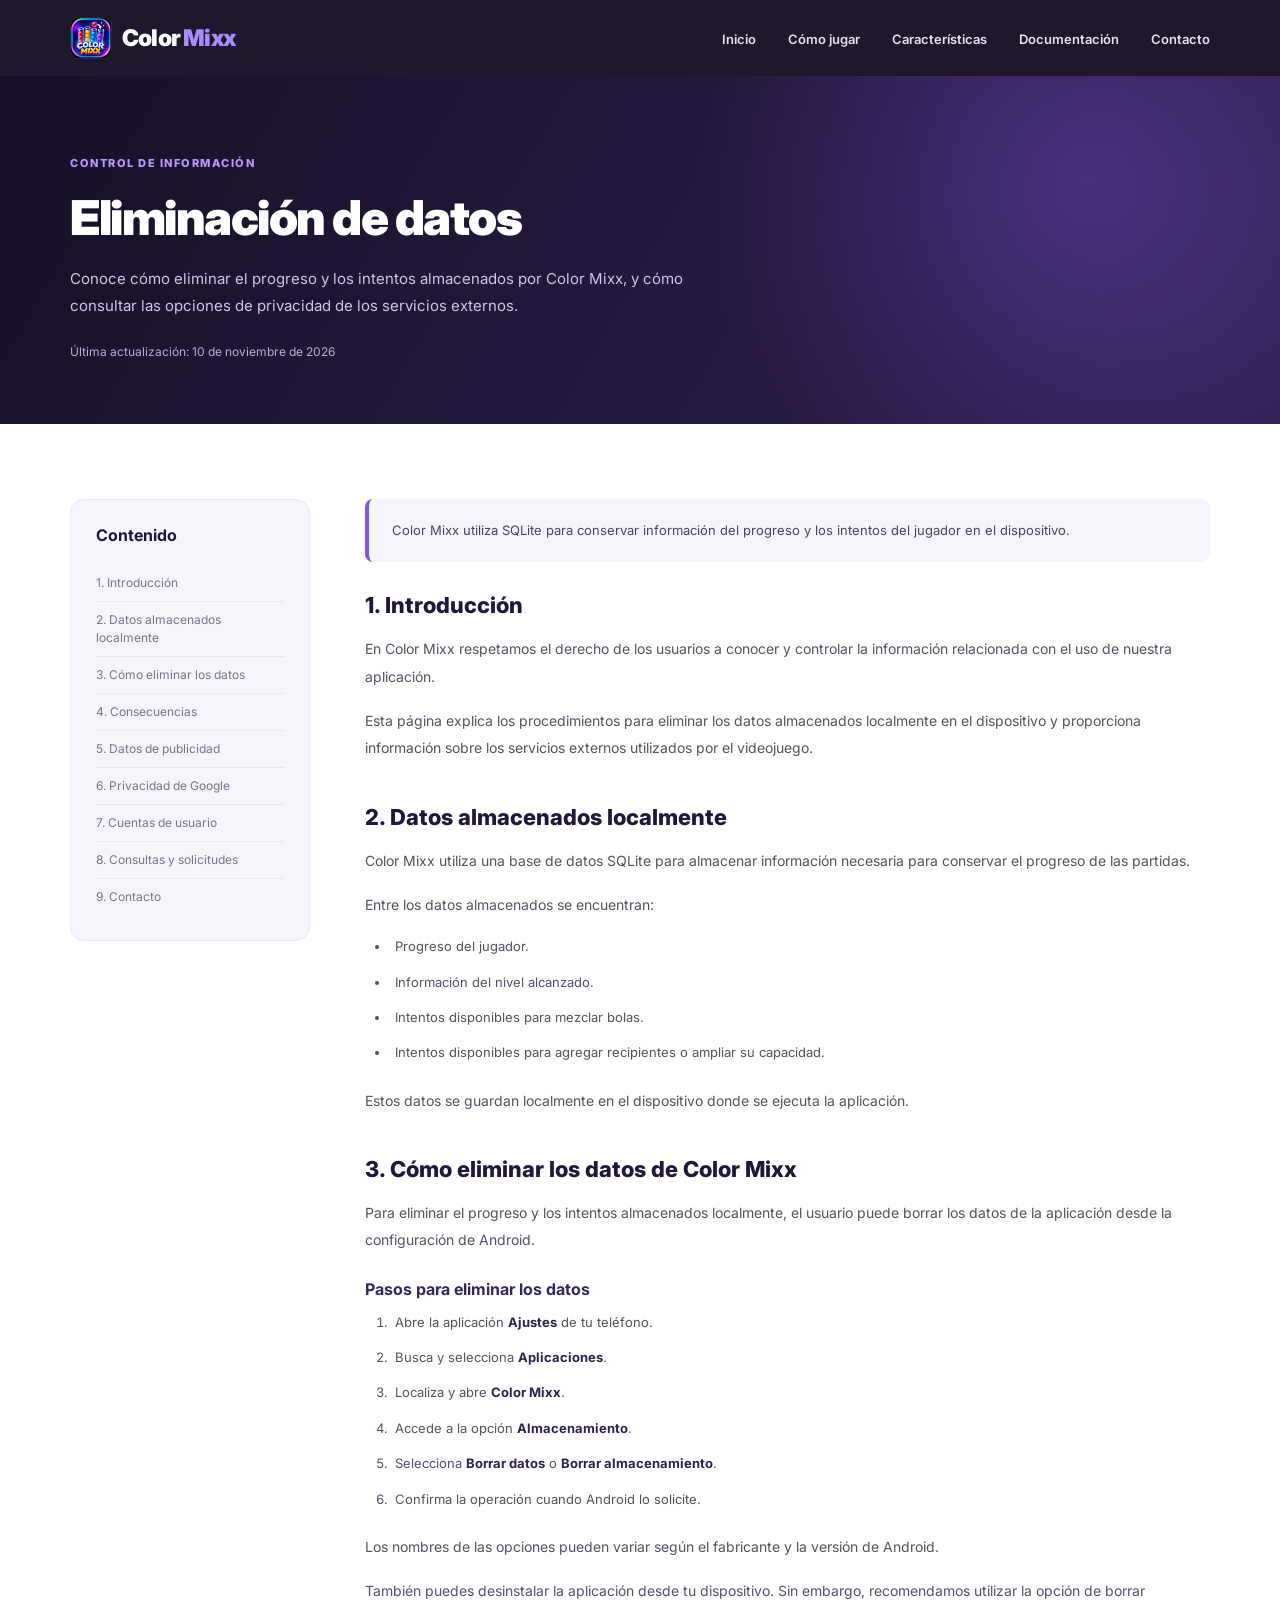
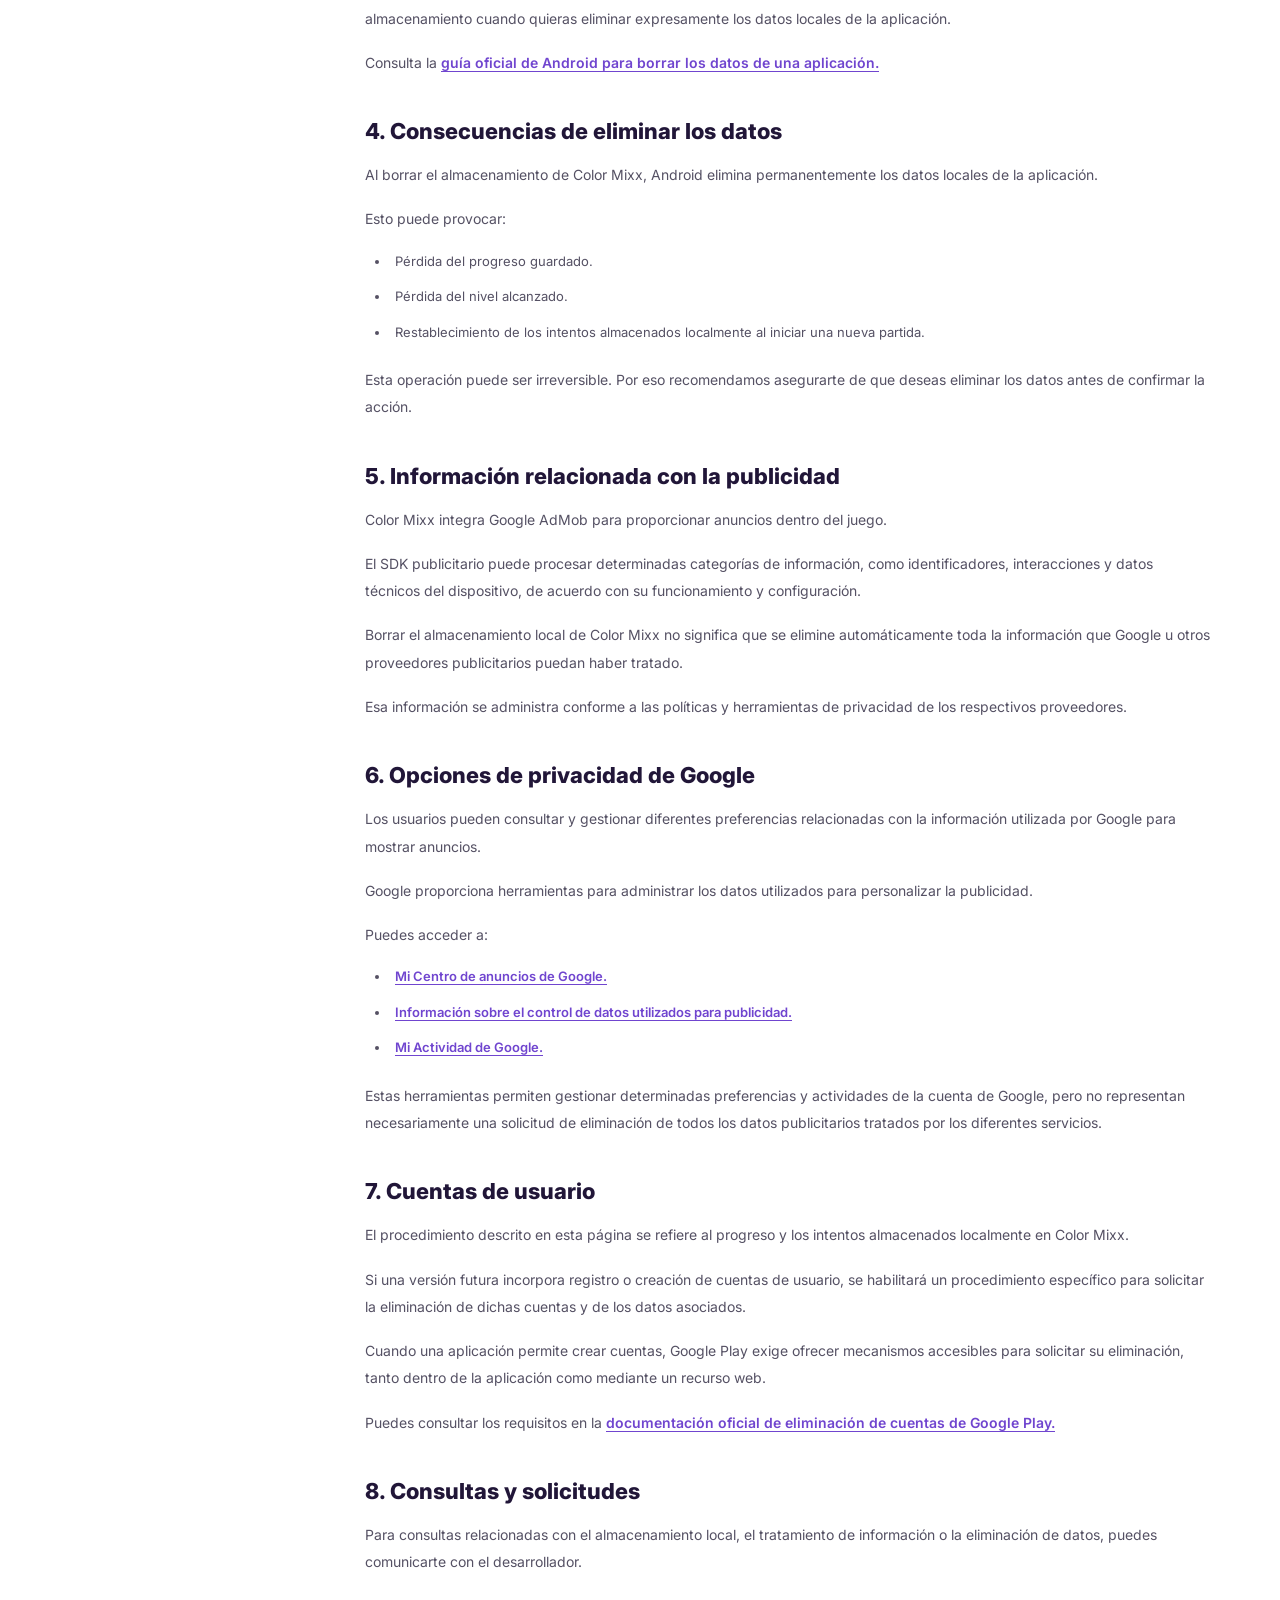
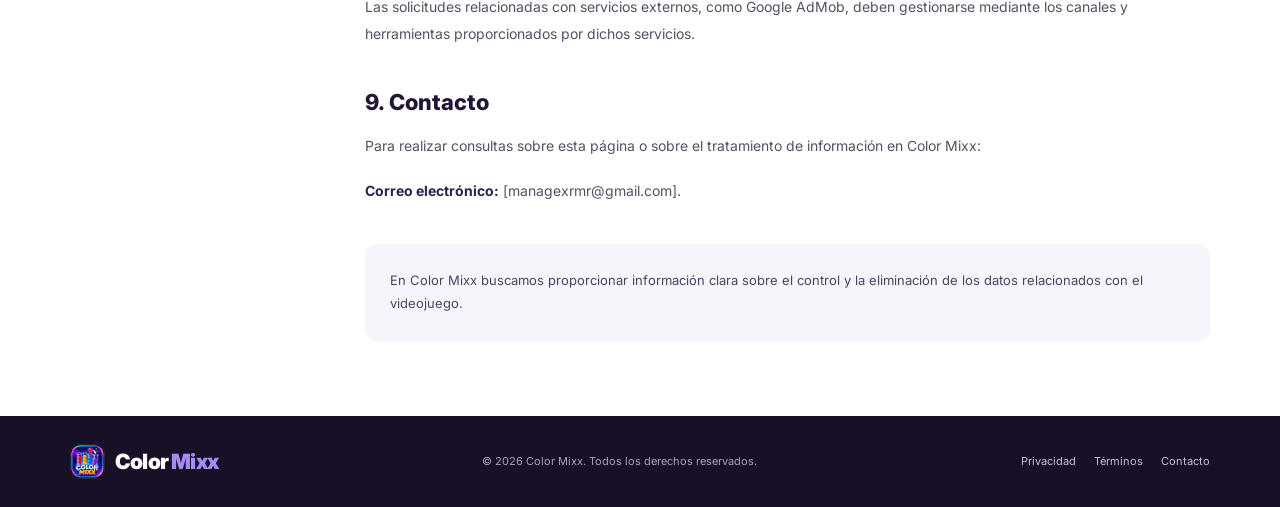
==== pages/eliminacion-datos.html @ b00604e3 "Primera modificacion" ====
<!DOCTYPE html>
<html lang="es">

<head>
    <meta charset="UTF-8">
    <meta name="viewport" content="width=device-width, initial-scale=1.0">

    <meta name="description"
          content="Descubre cómo eliminar los datos locales y el progreso almacenado por Color Mixx.">

    <meta name="theme-color" content="#171027">

    <title>Eliminación de datos | Color Mixx</title>

    <link rel="icon" type="image/png" href="../images/logo.png">

    <link rel="stylesheet" href="../css/styles.css">
    <link rel="stylesheet" href="../css/legal.css">
</head>

<body>

    <!-- NAVEGACIÓN -->
    <header class="header">

        <nav class="navbar container">

            <a href="../index.html" class="logo">

                <img src="../images/logo.png"
                     alt="Logo de Color Mixx"
                     class="logo-image">

                <span class="logo-name">
                    Color <span>Mixx</span>
                </span>

            </a>

            <button class="menu-toggle"
                    id="menuToggle"
                    aria-label="Abrir menú"
                    aria-expanded="false">
                ☰
            </button>

            <ul class="nav-links" id="navLinks">

                <li><a href="../index.html#inicio">Inicio</a></li>

                <li><a href="../index.html#como-jugar">Cómo jugar</a></li>

                <li><a href="../index.html#caracteristicas">Características</a></li>

                <li><a href="../index.html#documentacion">Documentación</a></li>

                <li><a href="../index.html#contacto">Contacto</a></li>

            </ul>

        </nav>

    </header>


    <main>

        <!-- ENCABEZADO -->
        <section class="legal-hero">

            <div class="container">

                <span class="legal-label">
                    CONTROL DE INFORMACIÓN
                </span>

                <h1>Eliminación de datos</h1>

                <p>
                    Conoce cómo eliminar el progreso y los intentos
                    almacenados por Color Mixx, y cómo consultar
                    las opciones de privacidad de los servicios externos.
                </p>

                <div class="legal-date">
                    Última actualización: 10 de noviembre de 2026
                </div>

            </div>

        </section>


        <!-- CONTENIDO -->
        <section class="legal-section">

            <div class="container legal-layout">


                <!-- ÍNDICE -->
                <aside class="legal-sidebar">

                    <h3>Contenido</h3>

                    <a href="#introduccion">1. Introducción</a>

                    <a href="#datos-locales">2. Datos almacenados localmente</a>

                    <a href="#procedimiento">3. Cómo eliminar los datos</a>

                    <a href="#consecuencias">4. Consecuencias</a>

                    <a href="#publicidad">5. Datos de publicidad</a>

                    <a href="#google">6. Privacidad de Google</a>

                    <a href="#cuentas">7. Cuentas de usuario</a>

                    <a href="#consultas">8. Consultas y solicitudes</a>

                    <a href="#contacto">9. Contacto</a>

                </aside>


                <!-- DOCUMENTO -->
                <article class="legal-content">


                    <div class="legal-notice">
                        Color Mixx utiliza SQLite para conservar
                        información del progreso y los intentos
                        del jugador en el dispositivo.
                    </div>


                    <h2 id="introduccion">
                        1. Introducción
                    </h2>

                    <p>
                        En Color Mixx respetamos el derecho de
                        los usuarios a conocer y controlar
                        la información relacionada con el uso
                        de nuestra aplicación.
                    </p>

                    <p>
                        Esta página explica los procedimientos
                        para eliminar los datos almacenados
                        localmente en el dispositivo y proporciona
                        información sobre los servicios externos
                        utilizados por el videojuego.
                    </p>


                    <h2 id="datos-locales">
                        2. Datos almacenados localmente
                    </h2>

                    <p>
                        Color Mixx utiliza una base de datos
                        SQLite para almacenar información
                        necesaria para conservar el progreso
                        de las partidas.
                    </p>

                    <p>Entre los datos almacenados se encuentran:</p>

                    <ul>

                        <li>Progreso del jugador.</li>

                        <li>Información del nivel alcanzado.</li>

                        <li>Intentos disponibles para mezclar bolas.</li>

                        <li>
                            Intentos disponibles para agregar
                            recipientes o ampliar su capacidad.
                        </li>

                    </ul>

                    <p>
                        Estos datos se guardan localmente
                        en el dispositivo donde se ejecuta
                        la aplicación.
                    </p>


                    <h2 id="procedimiento">
                        3. Cómo eliminar los datos de Color Mixx
                    </h2>

                    <p>
                        Para eliminar el progreso y los intentos
                        almacenados localmente, el usuario puede
                        borrar los datos de la aplicación desde
                        la configuración de Android.
                    </p>

                    <h3>Pasos para eliminar los datos</h3>

                    <ol>

                        <li>
                            Abre la aplicación
                            <strong>Ajustes</strong> de tu teléfono.
                        </li>

                        <li>
                            Busca y selecciona
                            <strong>Aplicaciones</strong>.
                        </li>

                        <li>
                            Localiza y abre
                            <strong>Color Mixx</strong>.
                        </li>

                        <li>
                            Accede a la opción
                            <strong>Almacenamiento</strong>.
                        </li>

                        <li>
                            Selecciona
                            <strong>Borrar datos</strong> o
                            <strong>Borrar almacenamiento</strong>.
                        </li>

                        <li>
                            Confirma la operación cuando
                            Android lo solicite.
                        </li>

                    </ol>

                    <p>
                        Los nombres de las opciones pueden
                        variar según el fabricante y la
                        versión de Android.
                    </p>

                    <p>
                        También puedes desinstalar la aplicación
                        desde tu dispositivo. Sin embargo,
                        recomendamos utilizar la opción
                        de borrar almacenamiento cuando
                        quieras eliminar expresamente
                        los datos locales de la aplicación.
                    </p>

                    <p>
                        Consulta la
                        <a href="https://support.google.com/android/answer/15728899?hl=es"
                           target="_blank"
                           rel="noopener noreferrer">
                            guía oficial de Android para borrar
                            los datos de una aplicación.
                        </a>
                    </p>


                    <h2 id="consecuencias">
                        4. Consecuencias de eliminar los datos
                    </h2>

                    <p>
                        Al borrar el almacenamiento de Color Mixx,
                        Android elimina permanentemente los datos
                        locales de la aplicación.
                    </p>

                    <p>Esto puede provocar:</p>

                    <ul>

                        <li>
                            Pérdida del progreso guardado.
                        </li>

                        <li>
                            Pérdida del nivel alcanzado.
                        </li>

                        <li>
                            Restablecimiento de los intentos
                            almacenados localmente al iniciar
                            una nueva partida.
                        </li>

                    </ul>

                    <p>
                        Esta operación puede ser irreversible.
                        Por eso recomendamos asegurarte de que
                        deseas eliminar los datos antes
                        de confirmar la acción.
                    </p>


                    <h2 id="publicidad">
                        5. Información relacionada con la publicidad
                    </h2>

                    <p>
                        Color Mixx integra Google AdMob para
                        proporcionar anuncios dentro del juego.
                    </p>

                    <p>
                        El SDK publicitario puede procesar
                        determinadas categorías de información,
                        como identificadores, interacciones
                        y datos técnicos del dispositivo,
                        de acuerdo con su funcionamiento
                        y configuración.
                    </p>

                    <p>
                        Borrar el almacenamiento local de
                        Color Mixx no significa que se elimine
                        automáticamente toda la información
                        que Google u otros proveedores
                        publicitarios puedan haber tratado.
                    </p>

                    <p>
                        Esa información se administra
                        conforme a las políticas y herramientas
                        de privacidad de los respectivos
                        proveedores.
                    </p>


                    <h2 id="google">
                        6. Opciones de privacidad de Google
                    </h2>

                    <p>
                        Los usuarios pueden consultar y gestionar
                        diferentes preferencias relacionadas
                        con la información utilizada por Google
                        para mostrar anuncios.
                    </p>

                    <p>
                        Google proporciona herramientas
                        para administrar los datos utilizados
                        para personalizar la publicidad.
                    </p>

                    <p>
                        Puedes acceder a:
                    </p>

                    <ul>

                        <li>
                            <a href="https://myadcenter.google.com/"
                               target="_blank"
                               rel="noopener noreferrer">
                                Mi Centro de anuncios de Google.
                            </a>
                        </li>

                        <li>
                            <a href="https://support.google.com/My-Ad-Center-Help/answer/12156161?hl=es"
                               target="_blank"
                               rel="noopener noreferrer">
                                Información sobre el control
                                de datos utilizados para publicidad.
                            </a>
                        </li>

                        <li>
                            <a href="https://myactivity.google.com/"
                               target="_blank"
                               rel="noopener noreferrer">
                                Mi Actividad de Google.
                            </a>
                        </li>

                    </ul>

                    <p>
                        Estas herramientas permiten gestionar
                        determinadas preferencias y actividades
                        de la cuenta de Google, pero no representan
                        necesariamente una solicitud de eliminación
                        de todos los datos publicitarios tratados
                        por los diferentes servicios.
                    </p>


                    <h2 id="cuentas">
                        7. Cuentas de usuario
                    </h2>

                    <p>
                        El procedimiento descrito en esta página
                        se refiere al progreso y los intentos
                        almacenados localmente en Color Mixx.
                    </p>

                    <p>
                        Si una versión futura incorpora registro
                        o creación de cuentas de usuario,
                        se habilitará un procedimiento específico
                        para solicitar la eliminación de dichas
                        cuentas y de los datos asociados.
                    </p>

                    <p>
                        Cuando una aplicación permite crear
                        cuentas, Google Play exige ofrecer
                        mecanismos accesibles para solicitar
                        su eliminación, tanto dentro de la
                        aplicación como mediante un recurso web.
                    </p>

                    <p>
                        Puedes consultar los requisitos en la
                        <a href="https://support.google.com/googleplay/android-developer/answer/13327111?hl=es"
                           target="_blank"
                           rel="noopener noreferrer">
                            documentación oficial de eliminación
                            de cuentas de Google Play.
                        </a>
                    </p>


                    <h2 id="consultas">
                        8. Consultas y solicitudes
                    </h2>

                    <p>
                        Para consultas relacionadas con el
                        almacenamiento local, el tratamiento
                        de información o la eliminación
                        de datos, puedes comunicarte
                        con el desarrollador.
                    </p>

                    <p>
                        Las solicitudes relacionadas con
                        servicios externos, como Google
                        AdMob, deben gestionarse mediante
                        los canales y herramientas
                        proporcionados por dichos servicios.
                    </p>


                    <h2 id="contacto">
                        9. Contacto
                    </h2>

                    <p>
                        Para realizar consultas sobre esta
                        página o sobre el tratamiento de
                        información en Color Mixx:
                    </p>

                    <p>
                        <strong>Correo electrónico:</strong>
                        [managexrmr@gmail.com].
                    </p>

                    <div class="legal-last-note">

                        En Color Mixx buscamos proporcionar
                        información clara sobre el control
                        y la eliminación de los datos
                        relacionados con el videojuego.

                    </div>


                </article>

            </div>

        </section>

    </main>


    <!-- PIE DE PÁGINA -->
    <footer class="footer">

        <div class="container footer-content">

            <a href="../index.html" class="logo footer-logo">

                <img src="../images/logo.png"
                     alt="Logo de Color Mixx"
                     class="logo-image">

                <span class="logo-name">
                    Color <span>Mixx</span>
                </span>

            </a>

            <p>
                © <span id="currentYear"></span> Color Mixx.
                Todos los derechos reservados.
            </p>

            <div class="footer-links">

                <a href="privacidad.html">Privacidad</a>

                <a href="terminos.html">Términos</a>

                <a href="../index.html#contacto">Contacto</a>

            </div>

        </div>

    </footer>


    <script src="../js/script.js"></script>

</body>

</html>
---- css/styles.css ----
/* =================================
   CONFIGURACIÓN GENERAL
================================= */

@import url('https://fonts.googleapis.com/css2?family=Inter:wght@400;500;600;700;800;900&display=swap');

:root {
    --primary: #8053e9;
    --primary-dark: #6135c4;
    --dark: #171027;
    --dark-light: #211638;
    --text: #292438;
    --muted: #777486;
    --background: #ffffff;
    --light: #f7f5fc;
    --border: #ece8f5;
}

* {
    margin: 0;
    padding: 0;
    box-sizing: border-box;
}

html {
    scroll-behavior: smooth;
    scroll-padding-top: 85px;
}

body {
    font-family: 'Inter', sans-serif;
    color: var(--text);
    background: var(--background);
}

a {
    text-decoration: none;
}

.container {
    width: min(1140px, 90%);
    margin: auto;
}


/* =================================
   NAVEGACIÓN
================================= */

.header {
    position: sticky;
    top: 0;
    z-index: 1000;
    background: rgba(23, 16, 39, 0.97);
    backdrop-filter: blur(12px);
}

.navbar {
    height: 76px;
    display: flex;
    justify-content: space-between;
    align-items: center;
}

/*caambios desde aqui*/
.logo {
    display: flex;
    align-items: center;
    gap: 10px;
    color: white;
    font-size: 23px;
    font-weight: 900;
}

.logo-image {
    width: 42px;
    height: 42px;
    object-fit: cover;
    border-radius: 9px;
    background: #000;
    border: 1px solid rgba(255,255,255,0.15);
}

.logo-name {
    color: white;
    letter-spacing: -0.8px;
}

.logo-name span {
    color: #a78bfa;
}

.footer-logo .logo-image {
    width: 35px;
    height: 35px;
}

.footer-logo .logo-name {
    font-size: 21px;
}

/**/


.nav-links {
    display: flex;
    align-items: center;
    gap: 32px;
    list-style: none;
}

.nav-links a {
    color: #e7e1f3;
    font-size: 13px;
    font-weight: 600;
    transition: color 0.2s;
}

.nav-links a:hover {
    color: #b69aff;
}

.menu-toggle {
    display: none;
    border: none;
    background: transparent;
    color: white;
    font-size: 28px;
    cursor: pointer;
}


/* =================================
   PRESENTACIÓN PRINCIPAL
================================= */

.hero {
    background:
        radial-gradient(ellipse at 80% 50%, #39245d 0%, transparent 45%),
        linear-gradient(120deg, #171027, #26163f);

    color: white;
    padding: 105px 0;
    overflow: hidden;
}

.hero-content {
    display: grid;
    grid-template-columns: 1fr 0.9fr;
    align-items: center;
    gap: 65px;
}

.eyebrow {
    display: inline-flex;
    align-items: center;
    gap: 10px;
    padding: 10px 15px;
    border: 1px solid rgba(255,255,255,0.15);
    border-radius: 30px;
    color: #d5c9ed;
    font-size: 11px;
    font-weight: 700;
    letter-spacing: 1px;
}

.status-dot {
    width: 8px;
    height: 8px;
    border-radius: 50%;
    background: #64e6a5;
}

.hero h1 {
    font-size: clamp(40px, 5vw, 63px);
    font-weight: 900;
    line-height: 1.13;
    margin: 27px 0;
    letter-spacing: -2.5px;
}

.hero h1 span {
    color: #a78bfa;
}

.hero-text > p {
    color: #c3bad3;
    line-height: 1.9;
    font-size: 15px;
    max-width: 520px;
}

.hero-buttons {
    display: flex;
    gap: 13px;
    flex-wrap: wrap;
    margin-top: 32px;
}

.btn {
    display: inline-flex;
    justify-content: center;
    align-items: center;
    gap: 13px;
    padding: 15px 23px;
    border-radius: 9px;
    font-size: 13px;
    font-weight: 700;
    transition: 0.2s;
}

.btn-primary {
    background: var(--primary);
    color: white;
}

.btn-primary:hover {
    background: var(--primary-dark);
    transform: translateY(-3px);
}

.btn-outline {
    color: white;
    border: 1px solid #6f607f;
}

.btn-outline:hover {
    background: rgba(255,255,255,0.09);
}

.hero-info {
    display: flex;
    flex-wrap: wrap;
    gap: 20px;
    margin-top: 30px;
    color: #c8bddb;
    font-size: 12px;
}


/* =================================
   ILUSTRACIÓN DEL JUEGO
================================= */

.hero-visual {
    display: flex;
    flex-direction: column;
    justify-content: center;
    align-items: center;
    gap: 18px;
    position: relative;
    width: 100%;
    min-width: 0;
    min-height: 580px;
}

.phone-frame {
    width: 275px;
    max-width: 100%;
    padding: 9px;
    border-radius: 38px;

    background: linear-gradient(
        145deg,
        #9b67ff,
        #11d9ff,
        #9b67ff
    );

    box-shadow:
        0 20px 65px rgba(0,0,0,0.35),
        0 0 30px rgba(128,83,233,0.25);
}

.gameplay-image {
    display: block;
    width: 100%;
    height: auto;
    border-radius: 29px;
    object-fit: contain;
}

.gameplay-caption {
    color: #c9bbdf;
    font-size: 12px;
    font-weight: 600;
    text-align: center;
}

@media (max-width: 850px) {

    .hero-visual {
        min-height: auto;
        margin-top: 20px;
    }

    .phone-frame {
        width: min(275px, 75vw);
    }

}

/* =================================
   SECCIONES GENERALES
================================= */

.section {
    padding: 95px 0;
}

.section-heading {
    max-width: 680px;
    margin: 0 auto 50px;
    text-align: center;
}

.section-label {
    display: inline-block;
    color: var(--primary);
    font-size: 11px;
    font-weight: 800;
    letter-spacing: 1.5px;
    margin-bottom: 15px;
}

.section-heading h2,
.contact-content h2 {
    color: var(--dark);
    font-size: clamp(29px, 4vw, 39px);
    letter-spacing: -1px;
    margin-bottom: 17px;
}

.section-heading > p {
    color: var(--muted);
    font-size: 14px;
    line-height: 1.9;
}


/* =================================
   SOBRE COLOR MIXX
================================= */

.about-grid {
    display: grid;
    grid-template-columns: repeat(3, 1fr);
    gap: 22px;
}

.about-card {
    border: 1px solid var(--border);
    padding: 30px;
    border-radius: 15px;
    transition: 0.25s;
}

.about-card:hover,
.feature-card:hover,
.document-card:hover {
    transform: translateY(-5px);
    box-shadow: 0 15px 40px rgba(60,35,100,0.08);
}

.card-icon {
    width: 52px;
    height: 52px;
    display: grid;
    place-items: center;
    border-radius: 13px;
    font-size: 24px;
    margin-bottom: 20px;
}

.purple {
    background: #eee8ff;
}

.yellow {
    background: #fff5d9;
}

.green {
    background: #e2f9ef;
}

.about-card h3 {
    color: var(--dark);
    font-size: 17px;
    margin-bottom: 12px;
}

.about-card p {
    color: var(--muted);
    font-size: 13px;
    line-height: 1.8;
}


/* =================================
   CARACTERÍSTICAS
================================= */

.features-section {
    background: var(--light);
}

.features-grid {
    display: grid;
    grid-template-columns: repeat(3, 1fr);
    gap: 20px;
}

.feature-card {
    padding: 27px;
    border-radius: 14px;
    border: 1px solid var(--border);
    background: white;
    transition: 0.25s;
}

.feature-icon {
    font-size: 30px;
    display: inline-block;
    margin-bottom: 20px;
}

.feature-card h3 {
    color: var(--dark);
    font-size: 15px;
    margin-bottom: 10px;
}

.feature-card p {
    color: var(--muted);
    font-size: 13px;
    line-height: 1.8;
}


/* =================================
   DOCUMENTACIÓN
================================= */

.documentation-section {
    background: white;
}

.documents-grid {
    display: grid;
    grid-template-columns: repeat(2, 1fr);
    gap: 17px;
}

.document-card {
    display: flex;
    align-items: center;
    gap: 17px;
    padding: 22px;
    border: 1px solid var(--border);
    border-radius: 13px;
    transition: 0.25s;
}

.document-card > span:first-child {
    font-size: 27px;
}

.document-card h3 {
    color: var(--dark);
    font-size: 14px;
    margin-bottom: 7px;
}

.document-card p {
    color: var(--muted);
    font-size: 12px;
}

.document-arrow {
    margin-left: auto;
    color: var(--primary);
    font-size: 21px;
}


/* =================================
   CONTACTO
================================= */

.contact-section {
    text-align: center;
    padding: 90px 0;
    background: #f3effc;
}

.contact-content {
    max-width: 650px;
}

.contact-content p {
    color: var(--muted);
    font-size: 14px;
    line-height: 1.8;
    margin: 15px 0 28px;
}


/* =================================
   PIE DE PÁGINA
================================= */

.footer {
    background: var(--dark);
    color: white;
    padding: 28px 0;
}

.footer-content {
    display: flex;
    align-items: center;
    justify-content: space-between;
    gap: 20px;
    flex-wrap: wrap;
}

.footer-content > p {
    color: #a9a0b8;
    font-size: 11px;
}

.footer-logo {
    font-size: 21px;
}

.footer-links {
    display: flex;
    gap: 18px;
}

.footer-links a {
    color: #c8bddb;
    font-size: 11px;
}

.footer-links a:hover {
    color: white;
}


/* =================================
   DISEÑO RESPONSIVO
================================= */

@media (max-width: 850px) {

    .hero-content {
        grid-template-columns: 1fr;
        text-align: center;
        gap: 40px;
    }

    .hero-text > p {
        margin: auto;
    }

    .hero-buttons,
    .hero-info {
        justify-content: center;
    }

    .about-grid,
    .features-grid {
        grid-template-columns: repeat(2, 1fr);
    }

    .hero-visual {
        min-height: 350px;
    }

}


@media (max-width: 650px) {

    .navbar {
        height: 68px;
    }

    .menu-toggle {
        display: block;
    }

    .nav-links {
        display: none;
        position: absolute;
        top: 68px;
        left: 0;
        width: 100%;
        padding: 20px 5%;
        background: var(--dark-light);
        flex-direction: column;
        align-items: flex-start;
        gap: 22px;
    }

    .nav-links.active {
        display: flex;
    }

    .hero {
        padding: 75px 0;
    }

    .hero h1 {
        letter-spacing: -1.5px;
    }

    .hero-buttons {
        flex-direction: column;
    }

    .hero-buttons .btn {
        width: 100%;
    }

    .about-grid,
    .features-grid,
    .documents-grid {
        grid-template-columns: 1fr;
    }

    .section {
        padding: 70px 0;
    }

    .footer-content {
        flex-direction: column;
        text-align: center;
    }

    .hero-visual {
        min-height: 320px;
    }

}


/* =================================
   AJUSTES DE DISTRIBUCIÓN
================================= */

html, body {
    max-width: 100%;
    overflow-x: hidden;
}

.hero-content {
    width: min(1140px, 90%);
    grid-template-columns:
        minmax(0, 1fr)
        minmax(280px, 0.9fr);
    align-items: center;
    gap: 45px;
}

.hero-text,
.hero-visual {
    min-width: 0;
}

/* TABLETAS Y PANTALLAS PEQUEÑAS */

@media (max-width: 900px) {

    .navbar {
        gap: 15px;
    }

    .menu-toggle {
        display: block;
    }

    .nav-links {
        display: none;
        position: absolute;
        top: 68px;
        left: 0;
        width: 100%;
        padding: 25px 5%;
        background: #211638;
        flex-direction: column;
        align-items: flex-start;
        gap: 22px;
    }

    .nav-links.active {
        display: flex;
    }

    .hero-content {
        grid-template-columns: minmax(0, 1fr);
        text-align: center;
        gap: 35px;
    }

    .hero-text > p {
        margin-left: auto;
        margin-right: auto;
    }

    .hero-buttons,
    .hero-info {
        justify-content: center;
    }

    .hero-visual {
        min-height: auto;
        margin-top: 15px;
    }

    .phone-frame {
        width: 250px;
    }
}

/* TELÉFONOS */

@media (max-width: 480px) {

    .hero h1 {
        font-size: 38px;
        letter-spacing: -1.5px;
    }

    .hero {
        padding: 65px 0;
    }

    .phone-frame {
        width: min(250px, 75vw);
    }

}

/* =================================
   CÓMO JUGAR COLOR MIXX
================================= */

.how-to-section {
    background: #f7f5fc;
}

.steps-grid {
    display: grid;
    grid-template-columns: repeat(4, minmax(0, 1fr));
    gap: 20px;
}

.step-card {
    position: relative;
    padding: 28px 23px;
    background: white;
    border: 1px solid #ece8f5;
    border-radius: 16px;
    transition: transform 0.25s, box-shadow 0.25s;
}

.step-card:hover {
    transform: translateY(-7px);
    box-shadow: 0 15px 35px rgba(60, 35, 100, 0.10);
}

.step-number {
    position: absolute;
    top: 18px;
    right: 20px;
    color: #d9cff1;
    font-weight: 900;
    font-size: 25px;
}

.step-icon {
    width: 58px;
    height: 58px;
    display: grid;
    place-items: center;
    background: #eee8ff;
    border-radius: 15px;
    font-size: 27px;
    margin-bottom: 24px;
}

.step-card h3 {
    color: #211638;
    font-size: 16px;
    margin-bottom: 12px;
}

.step-card p {
    color: #777486;
    font-size: 13px;
    line-height: 1.8;
}

/* CONSEJO DEL JUEGO */

.game-tips {
    display: flex;
    align-items: center;
    gap: 20px;
    margin-top: 35px;
    padding: 27px 30px;
    border-radius: 15px;
    background: linear-gradient(120deg, #24153e, #43246e);
    color: white;
}

.game-tips-icon {
    font-size: 35px;
    flex-shrink: 0;
}

.game-tips h3 {
    font-size: 16px;
    margin-bottom: 9px;
}

.game-tips p {
    color: #d1c5e5;
    font-size: 13px;
    line-height: 1.8;
}

/* RESPONSIVE */

@media (max-width: 900px) {

    .steps-grid {
        grid-template-columns: repeat(2, minmax(0, 1fr));
    }

}

@media (max-width: 480px) {

    .steps-grid {
        grid-template-columns: 1fr;
    }

    .game-tips {
        align-items: flex-start;
        padding: 22px;
    }

}
---- css/legal.css ----
/* =================================
   PÁGINAS LEGALES - COLOR MIXX
================================= */

.legal-hero {
    padding: 75px 0 65px;
    color: white;

    background:
        radial-gradient(
            circle at 85% 30%,
            rgba(128, 83, 233, 0.35),
            transparent 35%
        ),
        linear-gradient(120deg, #171027, #30204d);
}

.legal-label {
    display: inline-block;
    color: #b69aff;
    font-size: 11px;
    font-weight: 800;
    letter-spacing: 1.5px;
    margin-bottom: 18px;
}

.legal-hero h1 {
    font-size: clamp(32px, 5vw, 48px);
    font-weight: 900;
    letter-spacing: -1.5px;
    margin-bottom: 18px;
}

.legal-hero p {
    max-width: 650px;
    color: #d1c5e5;
    font-size: 15px;
    line-height: 1.8;
}

.legal-date {
    margin-top: 25px;
    color: #bcb0d1;
    font-size: 12px;
}


/* =================================
   DISTRIBUCIÓN DEL DOCUMENTO
================================= */

.legal-section {
    padding: 75px 0;
    background: #ffffff;
}

.legal-layout {
    display: grid;
    grid-template-columns: 240px minmax(0, 1fr);
    align-items: start;
    gap: 55px;
}

.legal-sidebar {
    position: sticky;
    top: 100px;
    padding: 25px;
    background: #f7f5fc;
    border: 1px solid #ece8f5;
    border-radius: 14px;
}

.legal-sidebar h3 {
    color: #211638;
    font-size: 16px;
    margin-bottom: 20px;
}

.legal-sidebar a {
    display: block;
    padding: 9px 0;
    color: #777486;
    font-size: 12px;
    line-height: 1.5;
    border-bottom: 1px solid #eae6f2;
    transition: 0.2s;
}

.legal-sidebar a:last-child {
    border-bottom: none;
}

.legal-sidebar a:hover {
    color: #8053e9;
    padding-left: 5px;
}


/* =================================
   CONTENIDO LEGAL
================================= */

.legal-content {
    min-width: 0;
    color: #555164;
}

.legal-content h2 {
    color: #211638;
    font-size: 22px;
    font-weight: 800;
    margin-top: 42px;
    margin-bottom: 17px;
    scroll-margin-top: 105px;
}

.legal-content h2:first-of-type {
    margin-top: 30px;
}

.legal-content h3 {
    color: #38265b;
    font-size: 16px;
    margin-top: 25px;
    margin-bottom: 12px;
}

.legal-content p {
    font-size: 14px;
    line-height: 1.95;
    margin-bottom: 17px;
}

.legal-content ul,
.legal-content ol {
    padding-left: 25px;
    margin: 12px 0 22px;
}

.legal-content li {
    padding-left: 5px;
    margin-bottom: 12px;
    font-size: 13px;
    line-height: 1.8;
}

.legal-content strong {
    color: #30204d;
}

.legal-content a {
    color: #7045cf;
    font-weight: 600;
    text-decoration: underline;
    text-underline-offset: 3px;
}

.legal-content a:hover {
    color: #9b67ff;
}


/* =================================
   AVISO Y CIERRE
================================= */

.legal-notice {
    padding: 20px 23px;
    background: #f7f5fc;
    border-left: 4px solid #8053e9;
    border-radius: 8px;
    color: #4d4264;
    font-size: 13px;
    line-height: 1.8;
}

.legal-last-note {
    margin-top: 40px;
    padding: 25px;
    background: #f7f5fc;
    border-radius: 12px;
    color: #4d4264;
    font-size: 13px;
    line-height: 1.8;
}


/* =================================
   RESPONSIVE
================================= */

@media (max-width: 850px) {

    .legal-layout {
        grid-template-columns: 1fr;
        gap: 35px;
    }

    .legal-sidebar {
        position: static;
    }

    .legal-sidebar a {
        display: inline-block;
        margin-right: 15px;
    }

    .legal-hero {
        padding: 60px 0;
    }

}

@media (max-width: 480px) {

    .legal-section {
        padding: 45px 0;
    }

    .legal-content h2 {
        font-size: 19px;
    }

    .legal-content p {
        font-size: 13px;
    }

    .legal-sidebar {
        padding: 20px;
    }

}
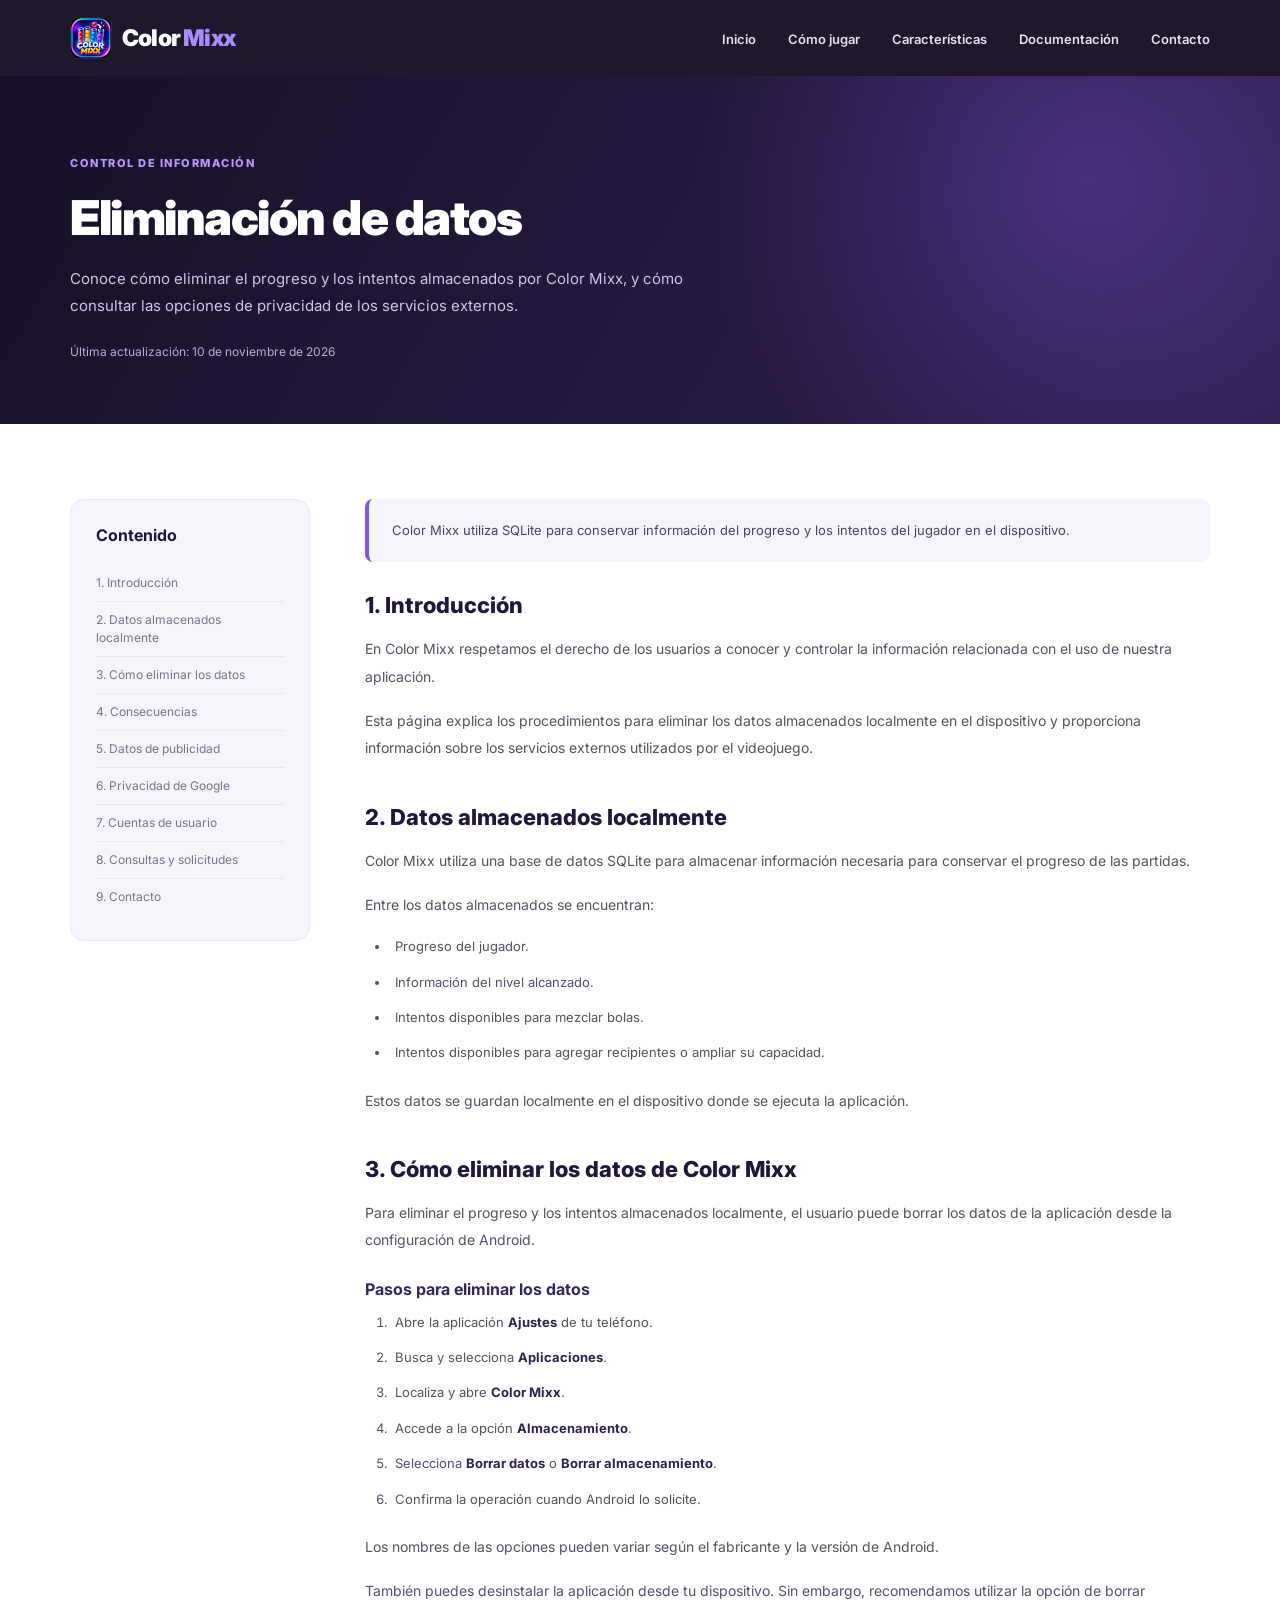
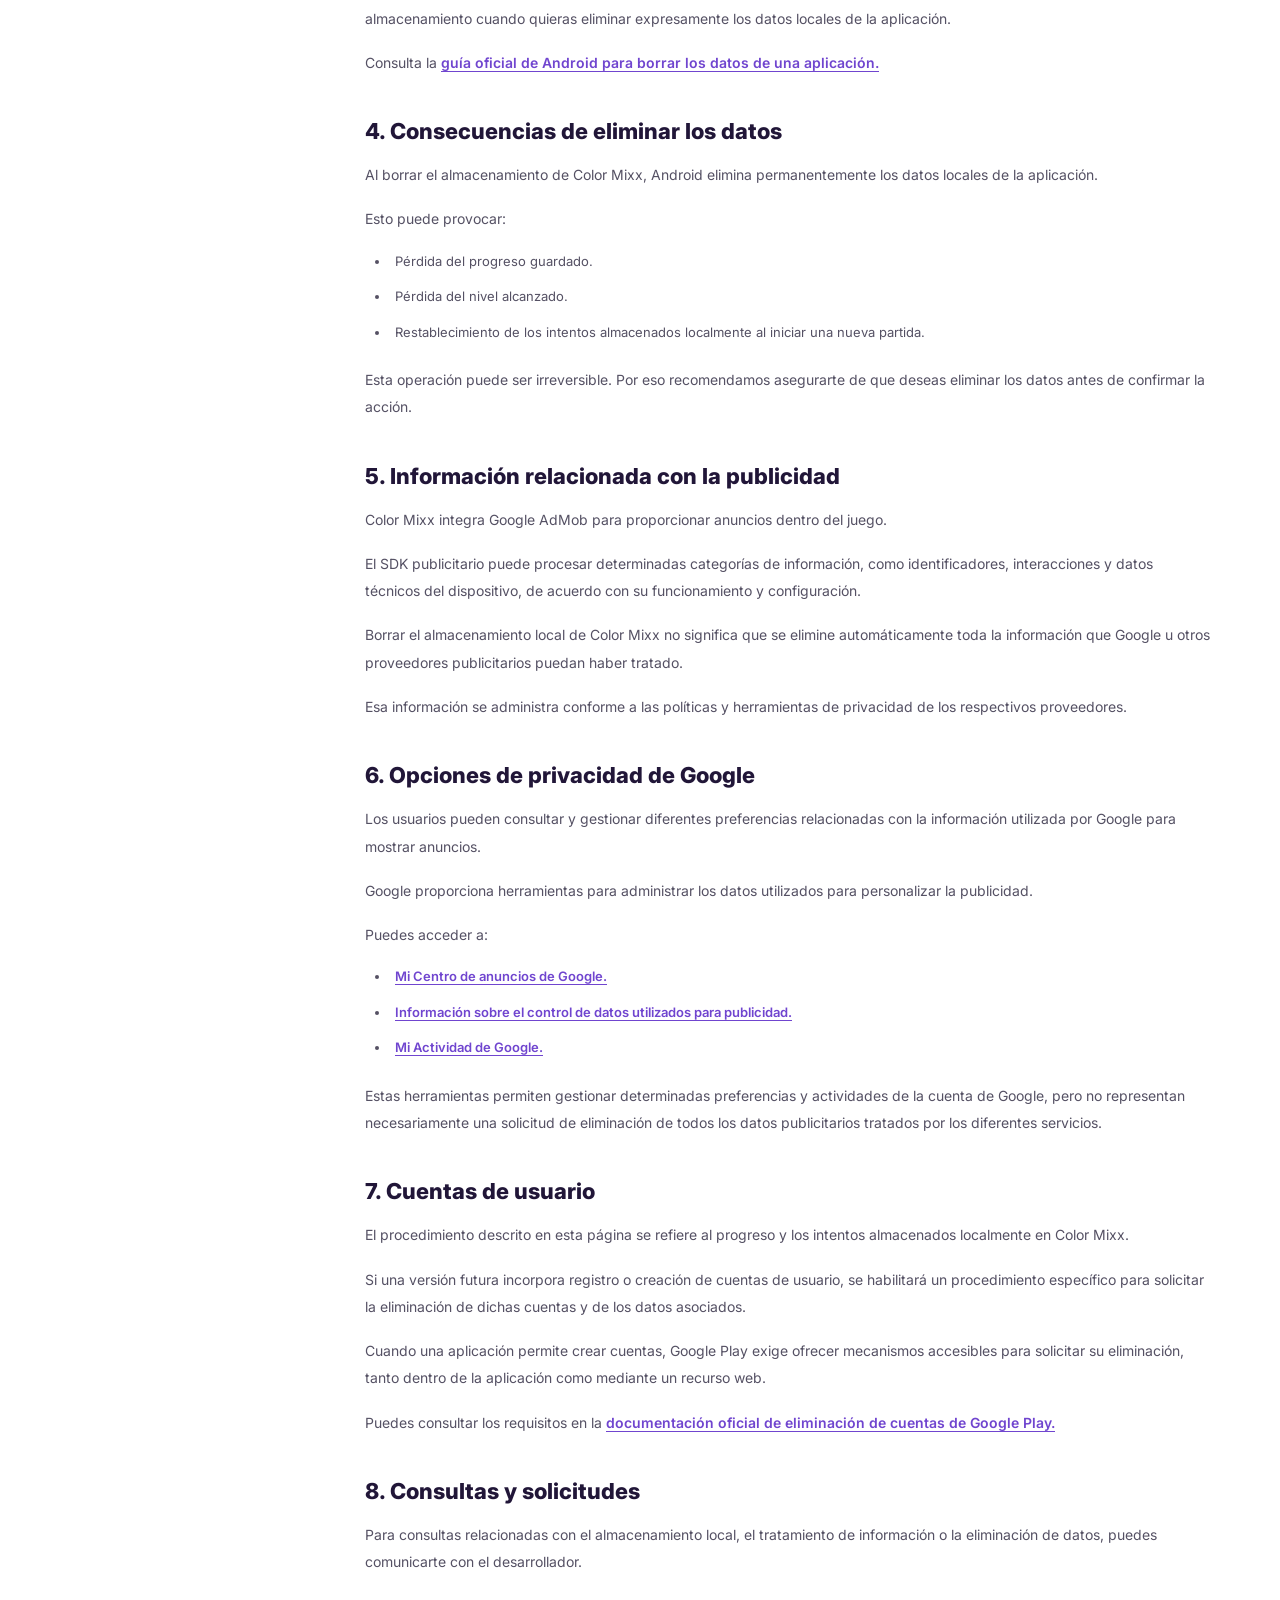
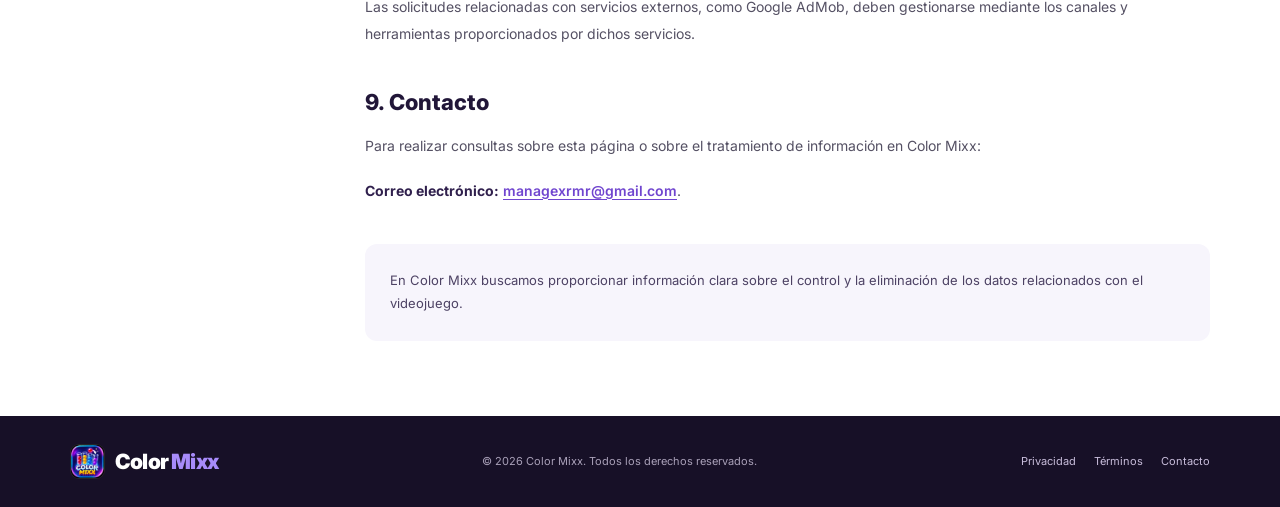
==== commit 37796921: "configuration link email" ====
--- a/pages/eliminacion-datos.html
+++ b/pages/eliminacion-datos.html
@@ -466,7 +466,7 @@
 
                     <p>
                         <strong>Correo electrónico:</strong>
-                        [managexrmr@gmail.com].
+                        <a href="mailto:managexrmr@gmail.com">managexrmr@gmail.com</a>.
                     </p>
 
                     <div class="legal-last-note">
